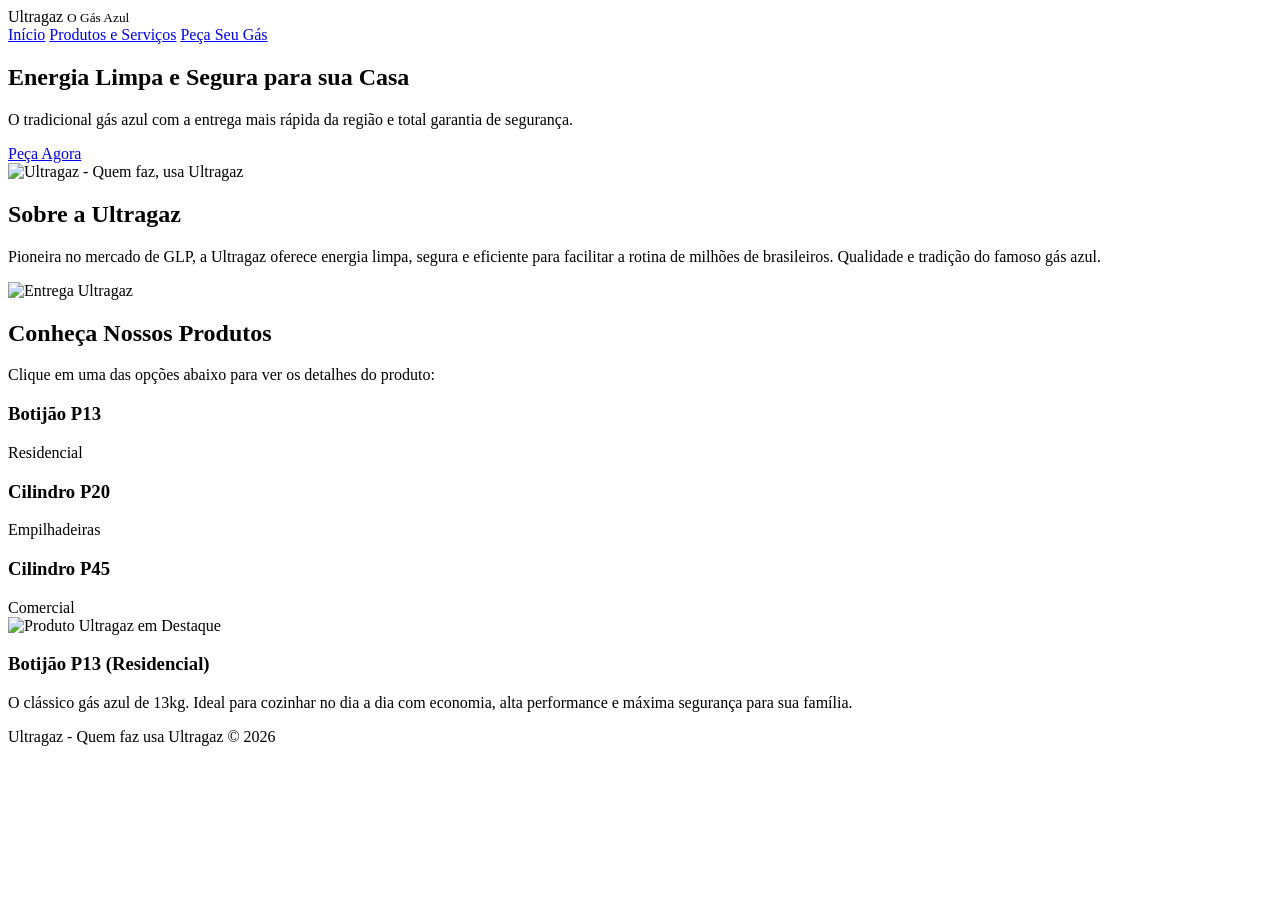
==== index.html @ fcea9f96 "Cria a estrutura inicial da página" ====
<!DOCTYPE html>
<html lang="pt-BR">

<head>
    <meta charset="UTF-8">
    <meta name="viewport" content="width=device-width, initial-scale=1.0">
    <title>Ultragaz</title>
    <link rel="stylesheet" href="css/style.css">
    <script src="js/script.js" defer></script>
</head>

<body>

    <header class="cabecalho">
        <div class="logo">
            <span>Ultragaz</span> <small>O Gás Azul</small>
        </div>
        <nav class="navegacao">
            <a href="index.html" class="link-nav ativo">Início</a>
            <a href="pages/produtos.html" class="link-nav">Produtos e Serviços</a>
            <a href="pages/contato.html" class="link-nav">Peça Seu Gás</a>
        </nav>
    </header>

    <main>

        <section class="banner">
            <div class="banner-conteudo">
                <h1>Energia Limpa e Segura para sua Casa</h1>
                <p>O tradicional gás azul com a entrega mais rápida da região e total garantia de segurança.</p>
                <a href="pages/contato.html" class="btn-cta">Peça Agora</a>
            </div>

            <div class="banner-imagem">
                <img src="https://th.bing.com/th/id/OIP.pRTia8fFyjCqN-XNHV94LAHaEK?w=309&h=180&c=7&r=0&o=7&dpr=1.1&pid=1.7&rm=3" alt="Ultragaz - Quem faz, usa Ultragaz">
            </div>
        </section>

        <section class="sobre">
            <div class="sobre-container">
                <div class="sobre-texto">
                    <h2>Sobre a Ultragaz</h2>
                    <p>
                        Pioneira no mercado de GLP, a Ultragaz oferece energia limpa, segura
                        e eficiente para facilitar a rotina de milhões de brasileiros. 
                        Qualidade e tradição do famoso gás azul.
                    </p>
                </div>

                <div class="sobre-imagem">
                    <img src="img/entrega.webp" alt="Entrega Ultragaz">
                </div>
            </div>
        </section>

        <section class="secao-galeria">
            <h2>Conheça Nossos Produtos</h2>
            <p>Clique em uma das opções abaixo para ver os detalhes do produto:</p>

            <div class="galeria-container">
                <div class="lista-miniaturas">

                    <div class="card-miniatura ativo" 
                         data-titulo="Botijão P13 (Residencial)" 
                         data-desc="O clássico gás azul de 13kg. Ideal para cozinhar no dia a dia com economia, alta performance e máxima segurança para sua família." 
                         data-img="img/P13.webp">
                        <h3>Botijão P13</h3>
                        <span>Residencial</span>
                    </div>

                    <div class="card-miniatura" 
                    data-titulo="Cilindro P20 (Empilhadeiras)" 
                    data-desc="Projetado especialmente para uso em empilhadeiras industriais. Utilizado na posição horizontal, garante alta performance, autonomia e total segurança para a logística da sua empresa."
                         data-img="img/P20.webp">
                        <h3>Cilindro P20</h3>
                        <span>Empilhadeiras</span>
                    </div>

                    <div class="card-miniatura" 
                         data-titulo="Cilindro P45 (Comercial)" 
                         data-desc="Cilindro de 45kg indicado para comércios, restaurantes, lavanderias e residências com alto consumo de energia." 
                         data-img="img/P45.webp">
                        <h3>Cilindro P45</h3>
                        <span>Comercial</span>
                    </div>

                </div>

                <div class="painel-destaque">
                    <img id="imagem-destaque" src="img/P13.webp" alt="Produto Ultragaz em Destaque">
                    <h3 id="titulo-destaque">Botijão P13 (Residencial)</h3>
                    <p id="descricao-destaque">O clássico gás azul de 13kg. Ideal para cozinhar no dia a dia com economia, alta performance e máxima segurança para sua família.</p>
                </div>
            </div>
        </section>

    </main>

    <footer class="rodape">
        <p>Ultragaz - Quem faz usa Ultragaz &copy; 2026</p>
    </footer>

</body>

</html>
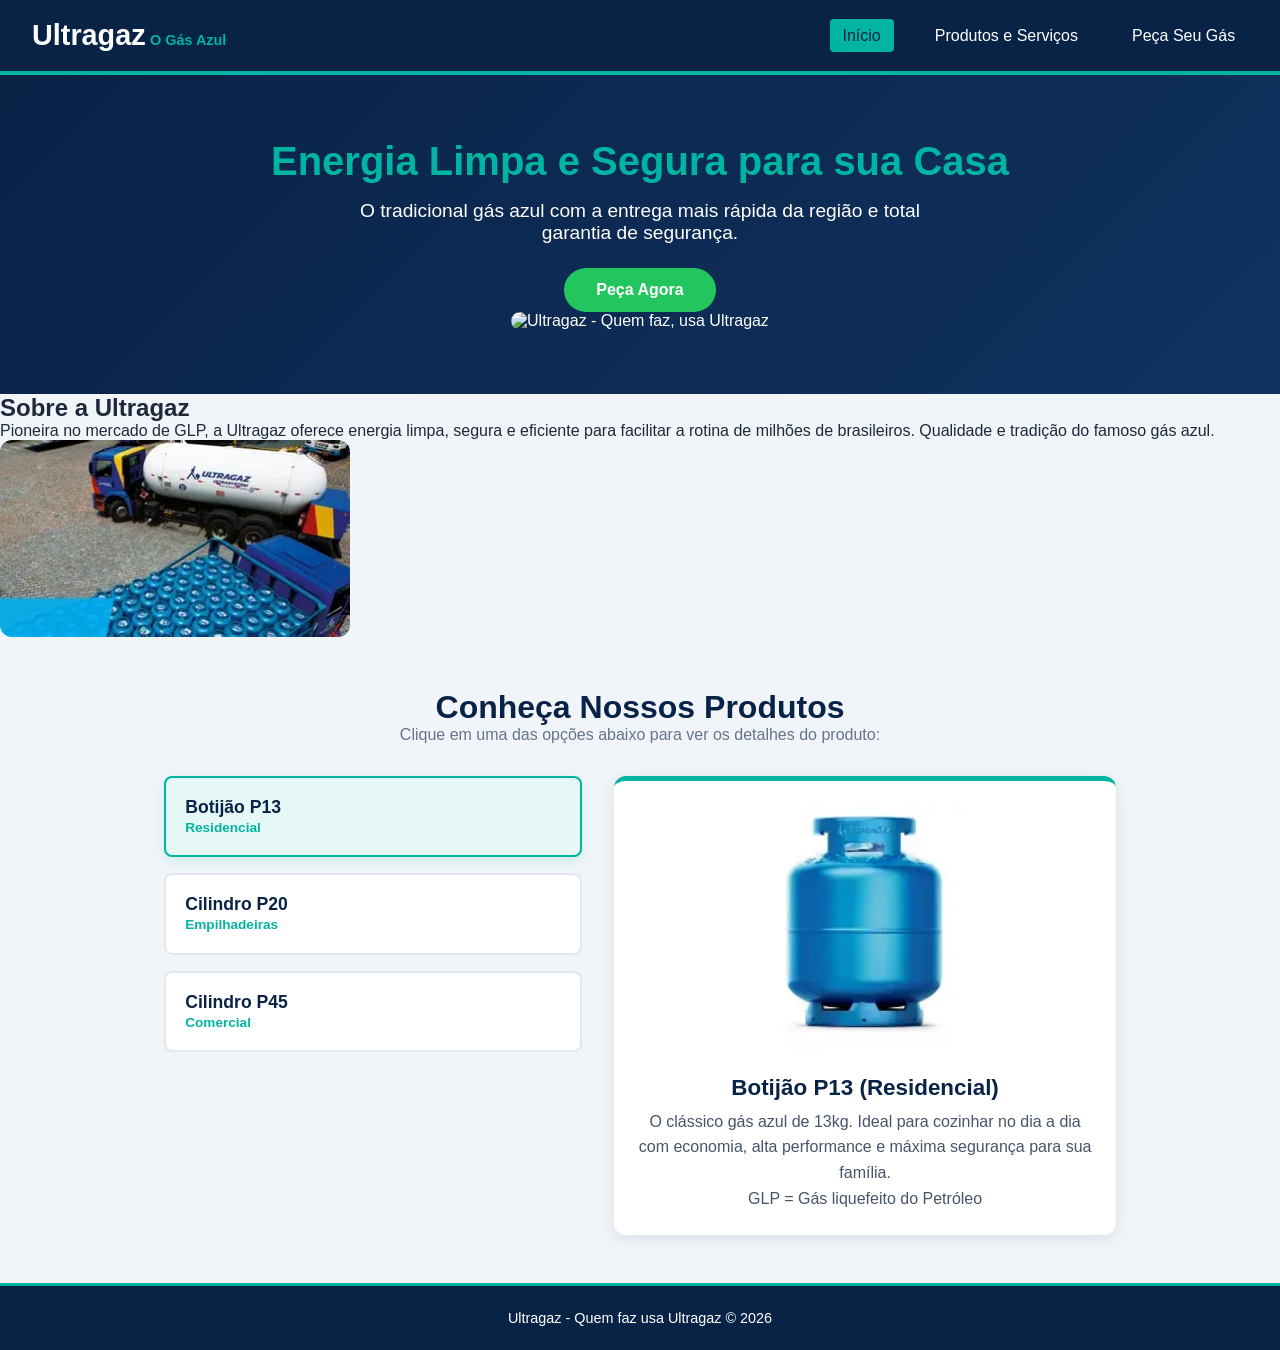
==== commit 537724bd: "Atualizar o index.html Essa explicação logo acima do rodapé da página inicial foi adicionada para ma" ====
--- a/index.html
+++ b/index.html
@@ -90,6 +90,8 @@
                     <img id="imagem-destaque" src="img/P13.webp" alt="Produto Ultragaz em Destaque">
                     <h3 id="titulo-destaque">Botijão P13 (Residencial)</h3>
                     <p id="descricao-destaque">O clássico gás azul de 13kg. Ideal para cozinhar no dia a dia com economia, alta performance e máxima segurança para sua família.</p>
+
+<p> GLP = Gás liquefeito do Petróleo </p>
                 </div>
             </div>
         </section>
--- a/css/style.css
+++ b/css/style.css
@@ -0,0 +1,311 @@
+/* ==========================================================================
+   PALETA DE CORES SOLICITADA:
+   - Azul Escuro: #092347
+   - Verde Água (Teal): #00B4A2
+   - Verde (Sucesso/Acento): #22C55E
+   ========================================================================== */
+
+:root {
+    --azul-escuro: #092347;
+    --azul-card: #103260;
+    --verde-agua: #00B4A2;
+    --verde-sucesso: #22C55E;
+    --texto-claro: #FFFFFF;
+    --texto-escuro: #1E293B;
+    --cinza-fundo: #F1F5F9;
+    --vermelho-erro: #EF4444;
+}
+
+* {
+    margin: 0;
+    padding: 0;
+    box-sizing: border-box;
+    font-family: 'Segoe UI', Tahoma, Geneva, Verdana, sans-serif;
+}
+
+body {
+    background-color: var(--cinza-fundo);
+    color: var(--texto-escuro);
+    display: flex;
+    flex-direction: column;
+    min-height: 100vh;
+}
+
+/* Cabecalho */
+.cabecalho {
+    background-color: var(--azul-escuro);
+    color: var(--texto-claro);
+    padding: 1.2rem 2rem;
+    display: flex;
+    justify-content: space-between;
+    align-items: center;
+    border-bottom: 4px solid var(--verde-agua);
+}
+
+.logo span {
+    font-size: 1.8rem;
+    font-weight: bold;
+    color: var(--texto-claro);
+}
+
+.logo small {
+    color: var(--verde-agua);
+    font-size: 0.9rem;
+    font-weight: 600;
+}
+
+.navegacao .link-nav {
+    color: var(--texto-claro);
+    text-decoration: none;
+    margin-left: 1.5rem;
+    font-weight: 500;
+    padding: 0.5rem 0.8rem;
+    border-radius: 4px;
+    transition: all 0.3s ease;
+}
+
+.navegacao .link-nav:hover,
+.navegacao .link-nav.ativo {
+    background-color: var(--verde-agua);
+    color: var(--azul-escuro);
+}
+
+/* Banner Hero */
+.banner {
+    background: linear-gradient(135deg, var(--azul-escuro), var(--azul-card));
+    color: var(--texto-claro);
+    padding: 4rem 2rem;
+    text-align: center;
+}
+
+.banner h1 {
+    font-size: 2.5rem;
+    margin-bottom: 1rem;
+    color: var(--verde-agua);
+}
+
+.banner p {
+    font-size: 1.2rem;
+    max-width: 600px;
+    margin: 0 auto 1.5rem auto;
+}
+
+.banner-imagem img,
+.sobre-imagem img {
+    width: 100%;
+    max-width: 350px;
+    height: auto;
+    object-fit: contain; /* Mostra a imagem inteira sem cortar */
+    border-radius: 12px;
+}
+
+.btn-cta {
+    display: inline-block;
+    background-color: var(--verde-sucesso);
+    color: var(--texto-claro);
+    padding: 0.8rem 2rem;
+    text-decoration: none;
+    font-weight: bold;
+    border-radius: 25px;
+    transition: transform 0.2s, background-color 0.2s;
+}
+
+.btn-cta:hover {
+    background-color: var(--verde-agua);
+    color: var(--azul-escuro);
+    transform: scale(1.05);
+}
+
+/* Secao Galeria Interativa */
+.secao-galeria, .secao-formulario {
+    max-width: 1000px;
+    margin: 3rem auto;
+    padding: 0 1.5rem;
+}
+
+.secao-galeria h2, .secao-formulario h2 {
+    color: var(--azul-escuro);
+    text-align: center;
+    font-size: 2rem;
+}
+
+.secao-galeria > p, .secao-formulario > p {
+    text-align: center;
+    color: #64748B;
+    margin-bottom: 2rem;
+}
+
+.galeria-container {
+    display: grid;
+    grid-template-columns: 1fr 1.2fr;
+    gap: 2rem;
+    align-items: start;
+}
+
+.lista-miniaturas {
+    display: flex;
+    flex-direction: column;
+    gap: 1rem;
+}
+
+.card-miniatura {
+    background-color: white;
+    border: 2px solid #E2E8F0;
+    padding: 1.2rem;
+    border-radius: 8px;
+    cursor: pointer;
+    transition: all 0.3s ease;
+}
+
+.card-miniatura:hover {
+    border-color: var(--verde-agua);
+    transform: translateX(5px);
+}
+
+.card-miniatura.ativo {
+    border-color: var(--verde-agua);
+    background-color: #E6F8F6;
+    box-shadow: 0 4px 12px rgba(0, 180, 162, 0.15);
+}
+
+.card-miniatura h3 {
+    color: var(--azul-escuro);
+    font-size: 1.1rem;
+}
+
+.card-miniatura span {
+    color: var(--verde-agua);
+    font-weight: bold;
+    font-size: 0.85rem;
+}
+
+/* Painel Destaque */
+.painel-destaque {
+    background-color: white;
+    padding: 1.5rem;
+    border-radius: 12px;
+    box-shadow: 0 4px 15px rgba(9, 35, 71, 0.1);
+    border-top: 5px solid var(--verde-agua);
+    text-align: center;
+}
+
+.painel-destaque img {
+    width: 100%;
+    max-height: 250px;
+    height: auto;
+    object-fit: contain; /* Mostra a imagem inteira sem cortar */
+    border-radius: 8px;
+    margin-bottom: 1rem;
+}
+
+.painel-destaque h3 {
+    color: var(--azul-escuro);
+    font-size: 1.4rem;
+    margin-bottom: 0.5rem;
+}
+
+.painel-destaque p {
+    color: #475569;
+    line-height: 1.6;
+}
+
+/* Formulario */
+.formulario {
+    background-color: white;
+    padding: 2rem;
+    border-radius: 12px;
+    box-shadow: 0 4px 15px rgba(0, 0, 0, 0.05);
+    border-top: 5px solid var(--verde-sucesso);
+}
+
+.campo {
+    margin-bottom: 1.2rem;
+    display: flex;
+    flex-direction: column;
+}
+
+.campo label {
+    margin-bottom: 0.4rem;
+    font-weight: 600;
+    color: var(--azul-escuro);
+}
+
+.container {
+    display: flex;
+    justify-content: center;
+    align-items: center;
+}
+
+.campo input, .campo select, .campo textarea {
+    padding: 0.8rem;
+    border: 1px solid #CBD5E1;
+    border-radius: 6px;
+    font-size: 1rem;
+    outline: none;
+    transition: border-color 0.3s;
+}
+
+.campo input:focus, .campo select:focus, .campo textarea:focus {
+    border-color: var(--verde-agua);
+}
+
+.btn-enviar {
+    width: 100%;
+    background-color: var(--azul-escuro);
+    color: var(--texto-claro);
+    border: none;
+    padding: 1rem;
+    font-size: 1.1rem;
+    font-weight: bold;
+    border-radius: 6px;
+    cursor: pointer;
+    transition: background-color 0.3s;
+}
+
+.btn-enviar:hover {
+    background-color: var(--verde-agua);
+    color: var(--azul-escuro);
+}
+
+/* Mensagens do JavaScript */
+.mensagem-status {
+    margin-top: 1.2rem;
+    padding: 1rem;
+    border-radius: 6px;
+    font-weight: 600;
+    text-align: center;
+}
+
+.mensagem-status.sucesso {
+    background-color: #DCFCE7;
+    color: #166534;
+    border: 1px solid var(--verde-sucesso);
+}
+
+.mensagem-status.erro {
+    background-color: #FEE2E2;
+    color: #991B1B;
+    border: 1px solid var(--vermelho-erro);
+}
+
+.oculto {
+    display: none;
+}
+
+/* Rodape */
+.rodape {
+    margin-top: auto;
+    background-color: var(--azul-escuro);
+    color: var(--texto-claro);
+    text-align: center;
+    padding: 1.5rem;
+    font-size: 0.9rem;
+    border-top: 3px solid var(--verde-agua);
+}
+
+/* Responsividade */
+@media (max-width: 768px) {
+    .galeria-container {
+        grid-template-columns: 1fr;
+    }
+}
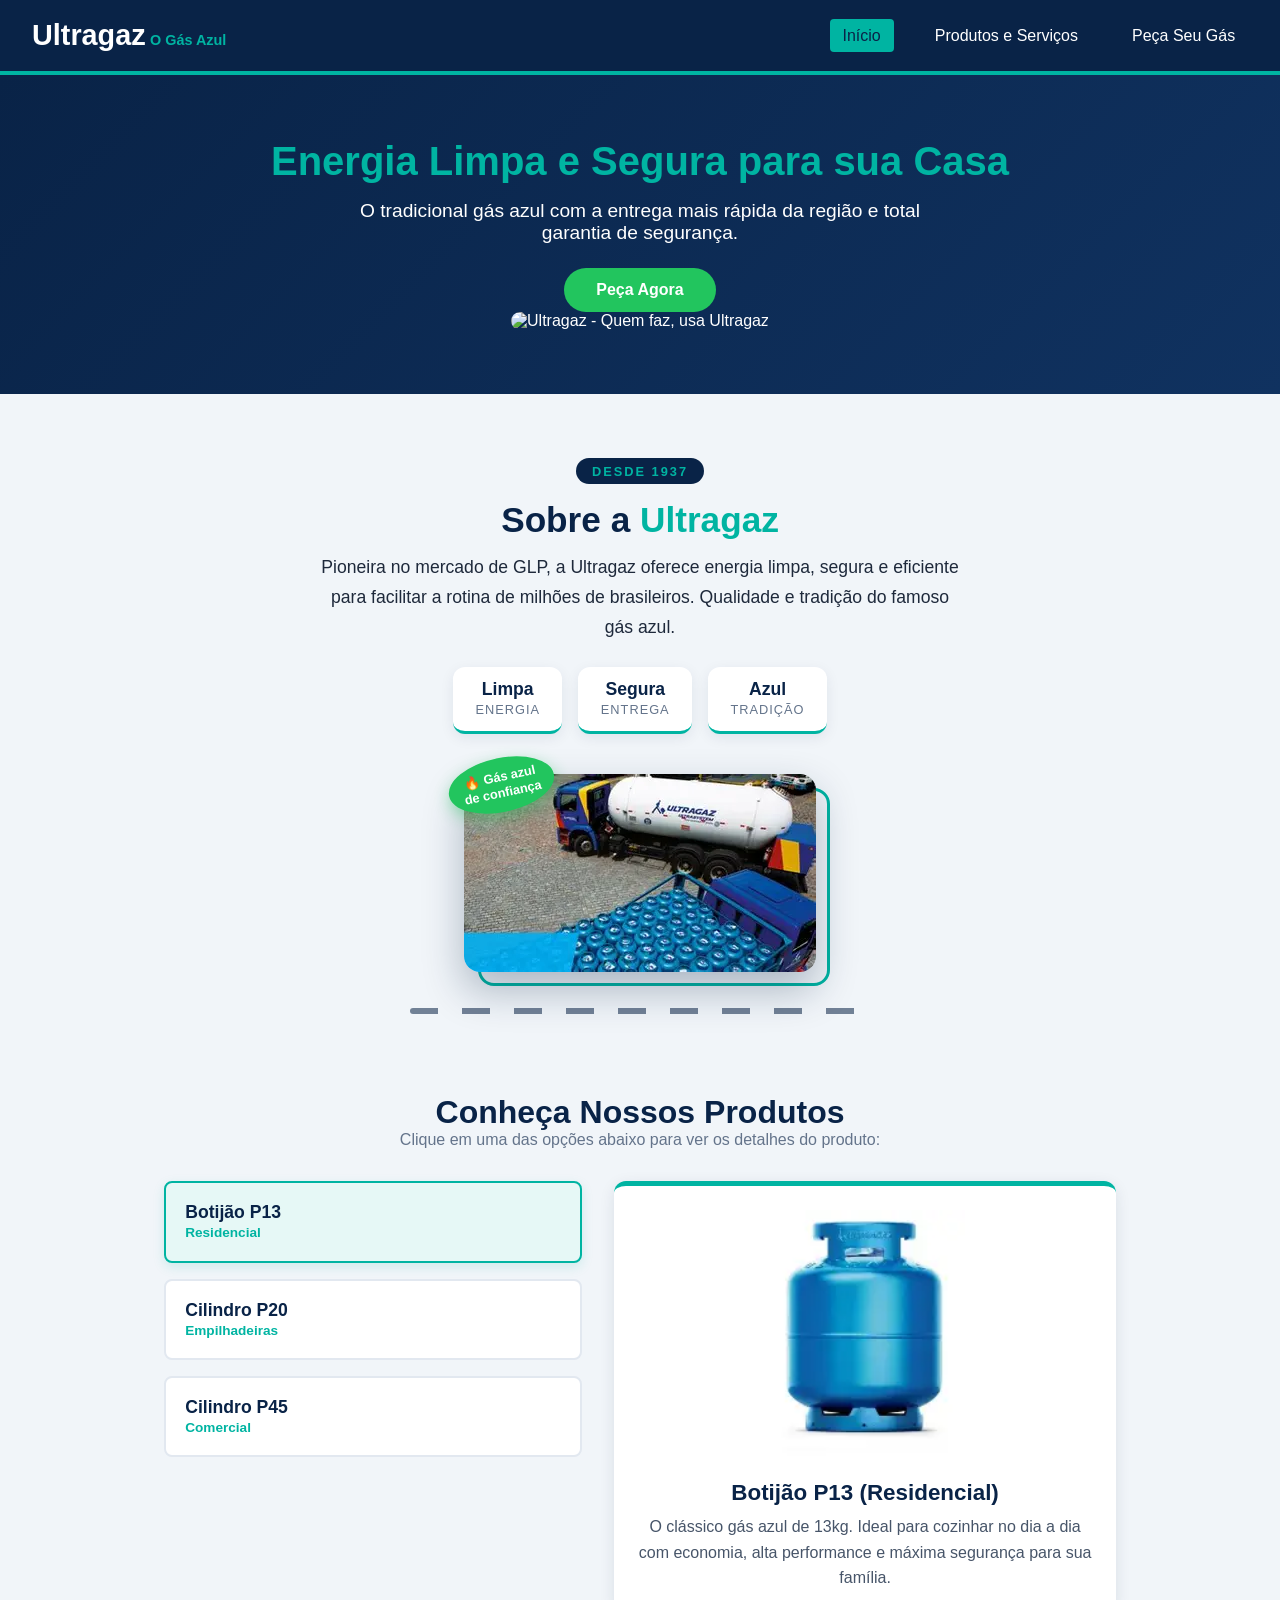
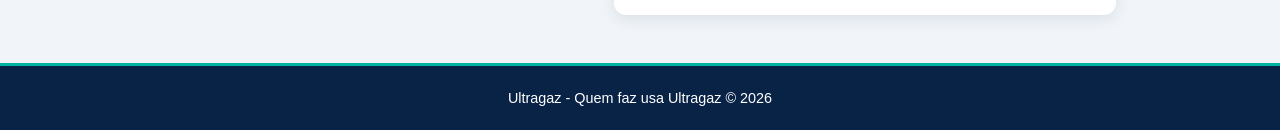
==== commit 62a1cc33: "Update navigation and content in index.html" ====
--- a/index.html
+++ b/index.html
@@ -17,7 +17,7 @@
         </div>
         <nav class="navegacao">
             <a href="index.html" class="link-nav ativo">Início</a>
-            <a href="pages/produtos.html" class="link-nav">Produtos e Serviços</a>
+            <a href="pages/projetos.html" class="link-nav">Produtos e Serviços</a>
             <a href="pages/contato.html" class="link-nav">Peça Seu Gás</a>
         </nav>
     </header>
@@ -39,16 +39,26 @@
         <section class="sobre">
             <div class="sobre-container">
                 <div class="sobre-texto">
-                    <h2>Sobre a Ultragaz</h2>
+                    <span class="sobre-etiqueta">Desde 1937</span>
+                    <h2>Sobre a <span>Ultragaz</span></h2>
                     <p>
                         Pioneira no mercado de GLP, a Ultragaz oferece energia limpa, segura
-                        e eficiente para facilitar a rotina de milhões de brasileiros. 
+                        e eficiente para facilitar a rotina de milhões de brasileiros.
                         Qualidade e tradição do famoso gás azul.
                     </p>
+                    <ul class="sobre-destaques">
+                        <li><strong>Limpa</strong><span>energia</span></li>
+                        <li><strong>Segura</strong><span>entrega</span></li>
+                        <li><strong>Azul</strong><span>tradição</span></li>
+                    </ul>
                 </div>
 
                 <div class="sobre-imagem">
-                    <img src="img/entrega.webp" alt="Entrega Ultragaz">
+                    <div class="sobre-moldura">
+                        <img src="img/entrega.webp" alt="Caminhão da Ultragaz carregado de botijões">
+                        <span class="sobre-selo">🔥 Gás azul<br>de confiança</span>
+                    </div>
+                    <div class="sobre-estrada"></div>
                 </div>
             </div>
         </section>
@@ -90,8 +100,6 @@
                     <img id="imagem-destaque" src="img/P13.webp" alt="Produto Ultragaz em Destaque">
                     <h3 id="titulo-destaque">Botijão P13 (Residencial)</h3>
                     <p id="descricao-destaque">O clássico gás azul de 13kg. Ideal para cozinhar no dia a dia com economia, alta performance e máxima segurança para sua família.</p>
-
-<p> GLP = Gás liquefeito do Petróleo </p>
                 </div>
             </div>
         </section>
@@ -104,4 +112,4 @@
 
 </body>
 
-</html>+</html>
--- a/css/style.css
+++ b/css/style.css
@@ -90,8 +90,7 @@
     margin: 0 auto 1.5rem auto;
 }
 
-.banner-imagem img,
-.sobre-imagem img {
+.banner-imagem img {
     width: 100%;
     max-width: 350px;
     height: auto;
@@ -292,6 +291,25 @@
     display: none;
 }
 
+/* Busca de CEP */
+.cep-status {
+    margin-top: 0.4rem;
+    font-size: 0.9rem;
+    font-weight: 600;
+}
+
+.cep-status.carregando { color: #475569; }
+.cep-status.sucesso { color: #166534; }
+.cep-status.erro { color: #991B1B; }
+
+.linha-campos {
+    display: flex;
+    gap: 1rem;
+}
+
+.linha-campos .campo { flex: 1; }
+.linha-campos .campo-uf { flex: 0 0 90px; }
+
 /* Rodape */
 .rodape {
     margin-top: auto;
@@ -308,4 +326,205 @@
     .galeria-container {
         grid-template-columns: 1fr;
     }
-}+}
+
+/* ==========================================================================
+   SEÇÃO SOBRE – caminhão centralizado com moldura, selo e estrada animada
+   ========================================================================== */
+.sobre {
+    padding: 4rem 2rem 2rem;
+    display: flex;
+    justify-content: center;
+}
+
+.sobre-container {
+    width: 100%;
+    max-width: 1000px;
+    display: flex;
+    flex-direction: column;      /* texto em cima, caminhão centralizado embaixo */
+    align-items: center;
+    text-align: center;
+    gap: 2.5rem;
+}
+
+.sobre-etiqueta {
+    display: inline-block;
+    background: var(--azul-escuro);
+    color: var(--verde-agua);
+    font-size: 0.8rem;
+    font-weight: 700;
+    letter-spacing: 2px;
+    text-transform: uppercase;
+    padding: 0.35rem 1rem;
+    border-radius: 999px;
+    margin-bottom: 1rem;
+}
+
+.sobre-texto h2 {
+    font-size: 2.2rem;
+    color: var(--azul-escuro);
+    margin-bottom: 0.8rem;
+}
+
+.sobre-texto h2 span {
+    color: var(--verde-agua);
+}
+
+.sobre-texto p {
+    max-width: 640px;
+    margin: 0 auto;
+    font-size: 1.1rem;
+    line-height: 1.7;
+}
+
+.sobre-destaques {
+    list-style: none;
+    display: flex;
+    justify-content: center;
+    gap: 1rem;
+    margin-top: 1.5rem;
+    flex-wrap: wrap;
+}
+
+.sobre-destaques li {
+    background: #fff;
+    border-radius: 12px;
+    padding: 0.8rem 1.4rem;
+    box-shadow: 0 4px 14px rgba(9, 35, 71, 0.08);
+    border-bottom: 3px solid var(--verde-agua);
+    transition: transform 0.3s ease;
+}
+
+.sobre-destaques li:hover { transform: translateY(-4px); }
+
+.sobre-destaques strong {
+    display: block;
+    color: var(--azul-escuro);
+    font-size: 1.1rem;
+}
+
+.sobre-destaques span {
+    font-size: 0.8rem;
+    color: #64748B;
+    text-transform: uppercase;
+    letter-spacing: 1px;
+}
+
+/* Imagem centralizada */
+.sobre-imagem {
+    width: 100%;
+    max-width: 460px;
+    margin: 0 auto;
+}
+
+.sobre-moldura {
+    position: relative;
+    display: inline-block;
+    border-radius: 16px;
+    animation: sobre-flutuar 4s ease-in-out infinite;
+}
+
+/* "sombra" deslocada em verde-água atrás da foto */
+.sobre-moldura::before {
+    content: "";
+    position: absolute;
+    inset: 14px -14px -14px 14px;
+    border: 3px solid var(--verde-agua);
+    border-radius: 16px;
+    z-index: 0;
+    transition: inset 0.3s ease;
+}
+
+.sobre-moldura:hover::before { inset: 6px -6px -6px 6px; }
+
+.sobre-moldura img {
+    position: relative;
+    z-index: 1;
+    display: block;
+    width: 100%;
+    max-width: 420px;
+    height: auto;
+    border-radius: 16px;
+    box-shadow: 0 18px 40px rgba(9, 35, 71, 0.3);
+    transition: transform 0.4s ease;
+}
+
+.sobre-moldura:hover img { transform: scale(1.03) rotate(-1deg); }
+
+.sobre-selo {
+    position: absolute;
+    z-index: 2;
+    top: -16px;
+    left: -16px;
+    background: var(--verde-sucesso);
+    color: #fff;
+    font-size: 0.8rem;
+    font-weight: 700;
+    line-height: 1.25;
+    text-align: center;
+    padding: 0.7rem 0.9rem;
+    border-radius: 50%;
+    box-shadow: 0 6px 16px rgba(34, 197, 94, 0.45);
+    transform: rotate(-12deg);
+}
+
+/* Estrada com faixa tracejada em movimento (efeito caminhão em viagem) */
+.sobre-estrada {
+    height: 6px;
+    margin-top: 2rem;
+    border-radius: 3px;
+    background: repeating-linear-gradient(
+        90deg,
+        var(--azul-escuro) 0 28px,
+        transparent 28px 52px
+    );
+    background-size: 52px 100%;
+    animation: sobre-estrada 1.2s linear infinite;
+    opacity: 0.55;
+}
+
+@keyframes sobre-flutuar {
+    0%, 100% { transform: translateY(0); }
+    50%      { transform: translateY(-8px); }
+}
+
+@keyframes sobre-estrada {
+    to { background-position: -52px 0; }
+}
+
+@media (prefers-reduced-motion: reduce) {
+    .sobre-moldura, .sobre-estrada { animation: none; }
+}
+
+/* ==========================================================================
+   PEDIDO (resumo de valor) E PAINEL ADMIN - mesmo visual do restante do site
+   ========================================================================== */
+.resumo-pedido {
+    background: #E6F8F6;
+    border-left: 4px solid var(--verde-agua);
+    color: var(--azul-escuro);
+    font-weight: 700;
+    padding: 0.8rem 1rem;
+    border-radius: 6px;
+    margin-bottom: 1.2rem;
+}
+
+.btn-enviar:disabled { opacity: 0.6; cursor: wait; }
+
+.admin-principal { max-width: 1200px; width: 100%; margin: 2rem auto; padding: 0 1.5rem; }
+.admin-principal h2 { color: var(--azul-escuro); margin-bottom: 1rem; }
+.tabela-rolavel { overflow-x: auto; background: #fff; border-radius: 12px; box-shadow: 0 4px 15px rgba(9, 35, 71, 0.1); border-top: 5px solid var(--verde-agua); }
+.tabela-admin { width: 100%; border-collapse: collapse; font-size: 0.9rem; }
+.tabela-admin th { background: var(--azul-escuro); color: #fff; text-align: left; padding: 0.7rem; white-space: nowrap; }
+.tabela-admin td { padding: 0.7rem; border-bottom: 1px solid #E2E8F0; vertical-align: top; }
+.tabela-admin small { color: #64748B; }
+.form-status select { padding: 0.4rem; border: 1px solid #CBD5E1; border-radius: 6px; }
+.btn-excluir { background: var(--vermelho-erro); color: #fff; border: none; padding: 0.4rem 0.8rem; border-radius: 6px; cursor: pointer; font-weight: 600; }
+.btn-excluir:hover { background: #B91C1C; }
+
+@media (max-width: 600px) {
+    .cabecalho { flex-direction: column; gap: 0.8rem; }
+    .navegacao .link-nav { margin: 0 0.3rem; }
+    .linha-campos { flex-wrap: wrap; }
+    .linha-campos .campo-uf { flex: 1 0 90px; }
+}
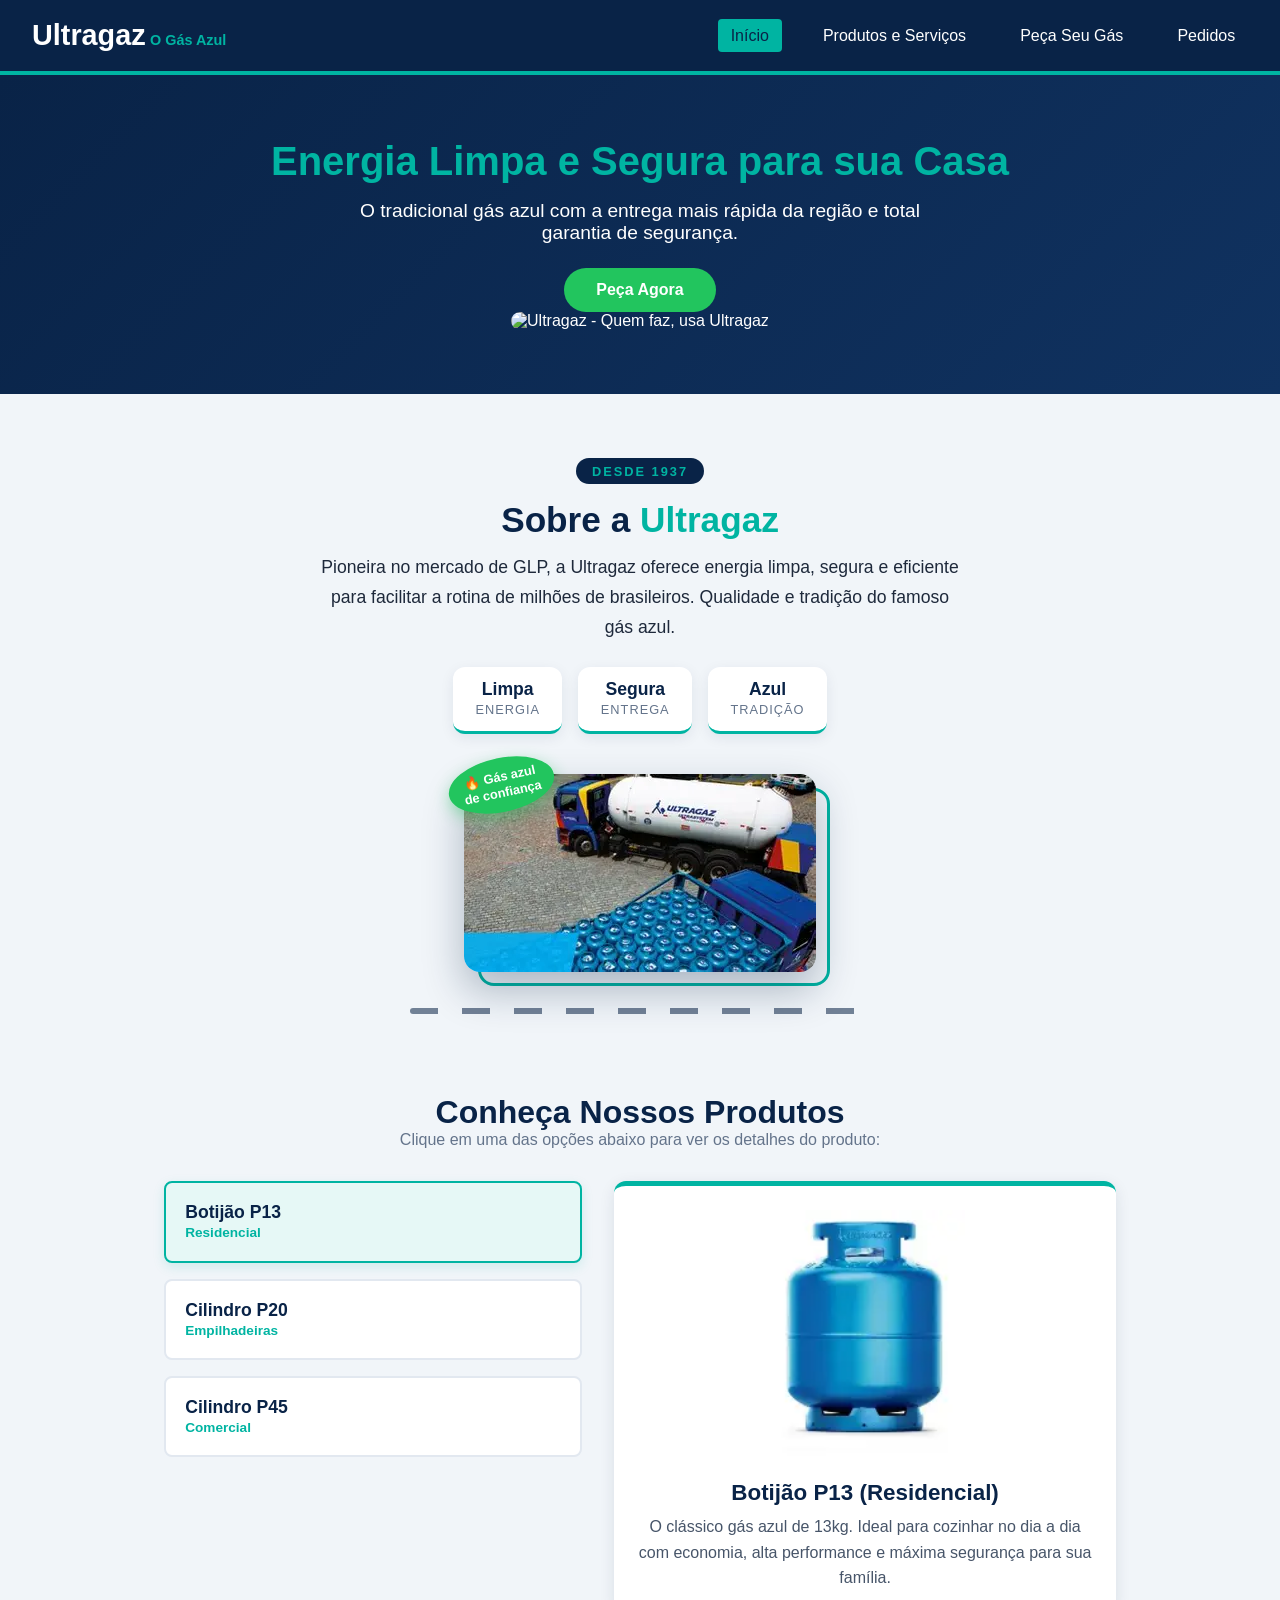
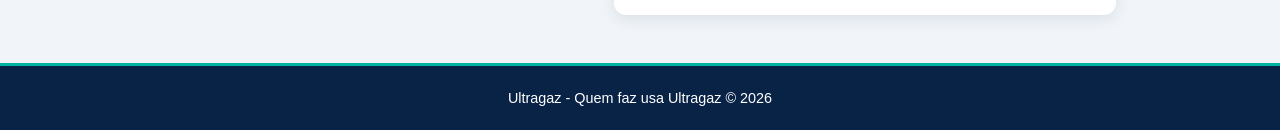
==== commit 603b9961: "Add 'Pedidos' link to navigation menu" ====
--- a/index.html
+++ b/index.html
@@ -17,8 +17,9 @@
         </div>
         <nav class="navegacao">
             <a href="index.html" class="link-nav ativo">Início</a>
-            <a href="pages/projetos.html" class="link-nav">Produtos e Serviços</a>
+            <a href="pages/produtos.html" class="link-nav">Produtos e Serviços</a>
             <a href="pages/contato.html" class="link-nav">Peça Seu Gás</a>
+            <a href="pages/pedidos.html" class="link-nav">Pedidos</a>
         </nav>
     </header>
 
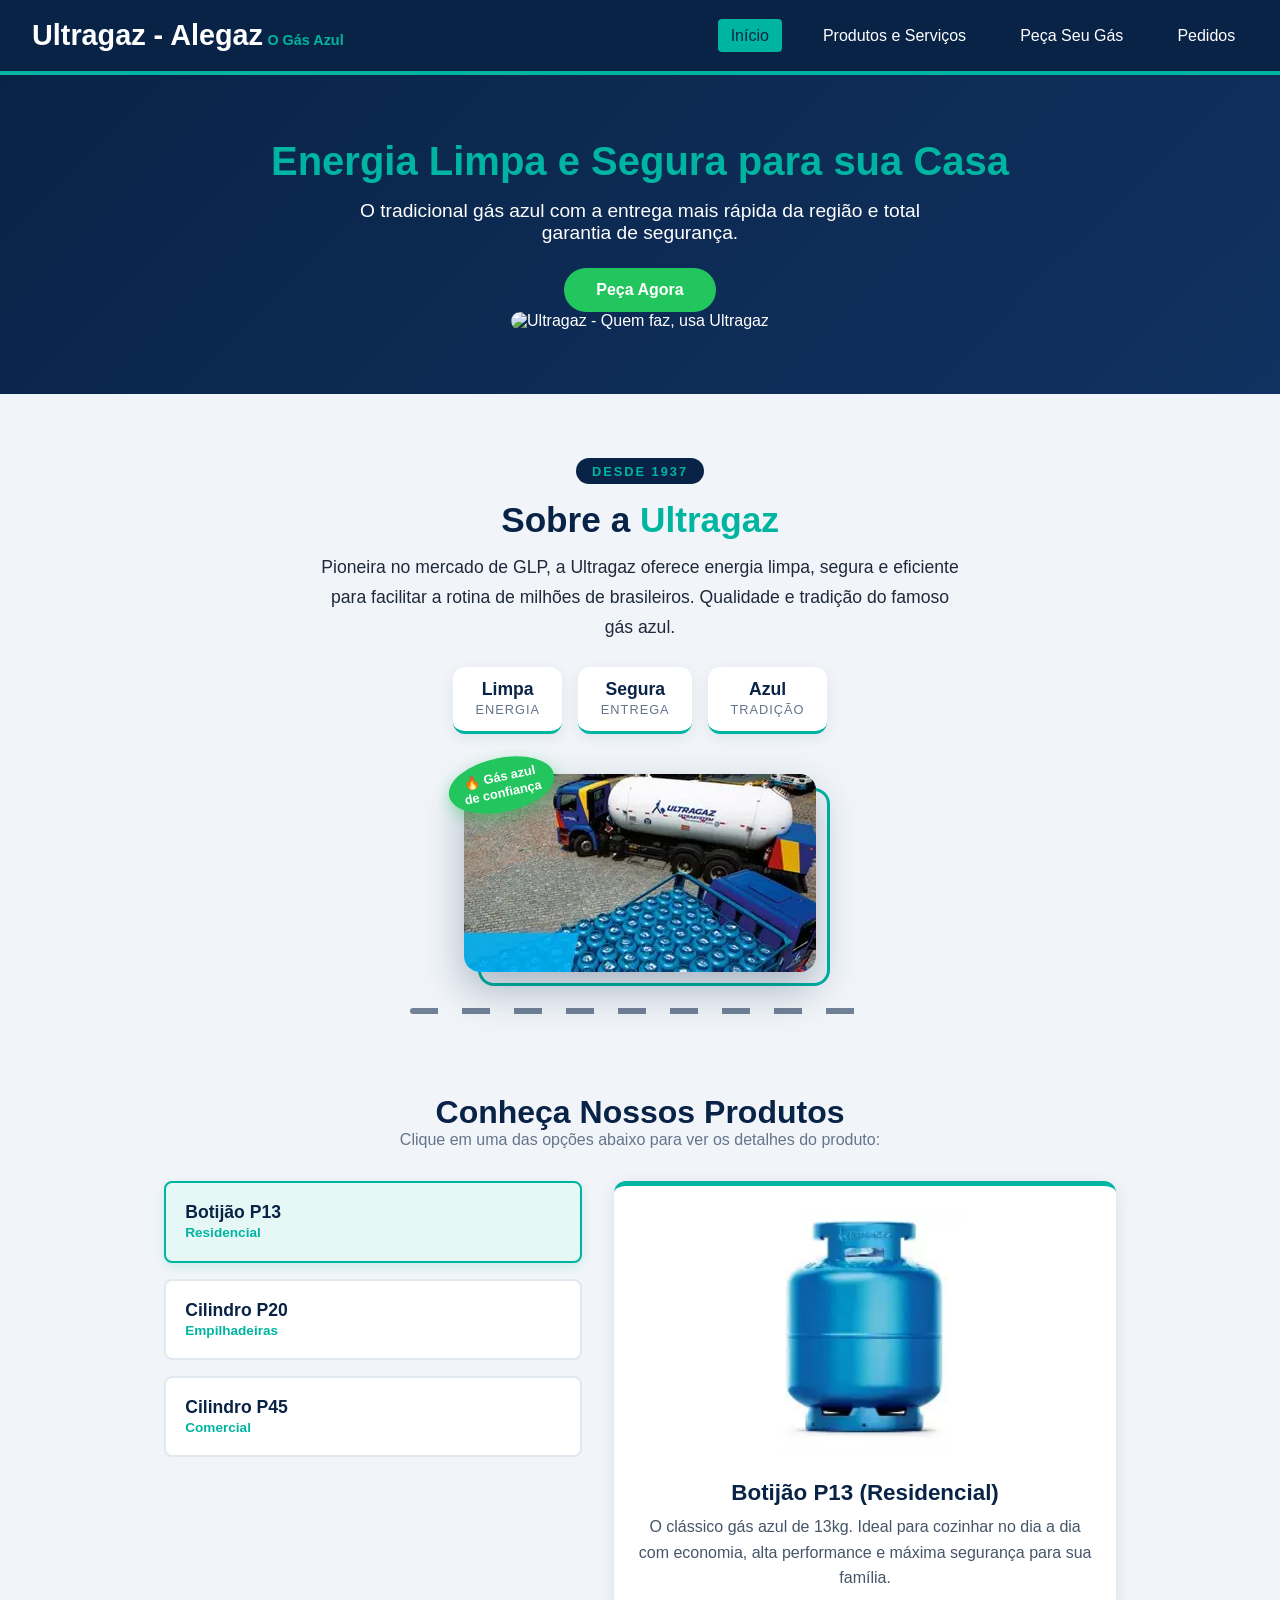
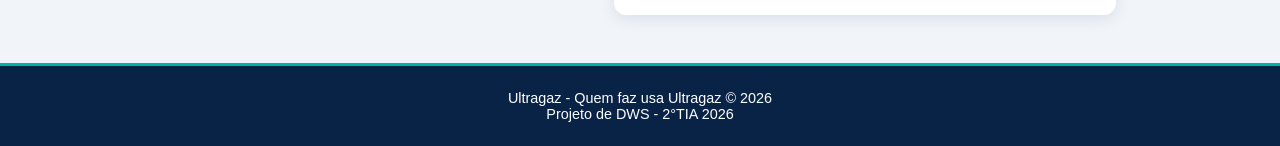
==== commit 2a253f23: "Update header and footer content in index.html" ====
--- a/index.html
+++ b/index.html
@@ -13,7 +13,7 @@
 
     <header class="cabecalho">
         <div class="logo">
-            <span>Ultragaz</span> <small>O Gás Azul</small>
+            <span>Ultragaz - Alegaz</span> <small>O Gás Azul</small>
         </div>
         <nav class="navegacao">
             <a href="index.html" class="link-nav ativo">Início</a>
@@ -109,6 +109,7 @@
 
     <footer class="rodape">
         <p>Ultragaz - Quem faz usa Ultragaz &copy; 2026</p>
+        <p>Projeto de DWS - 2°TIA 2026</p>
     </footer>
 
 </body>
